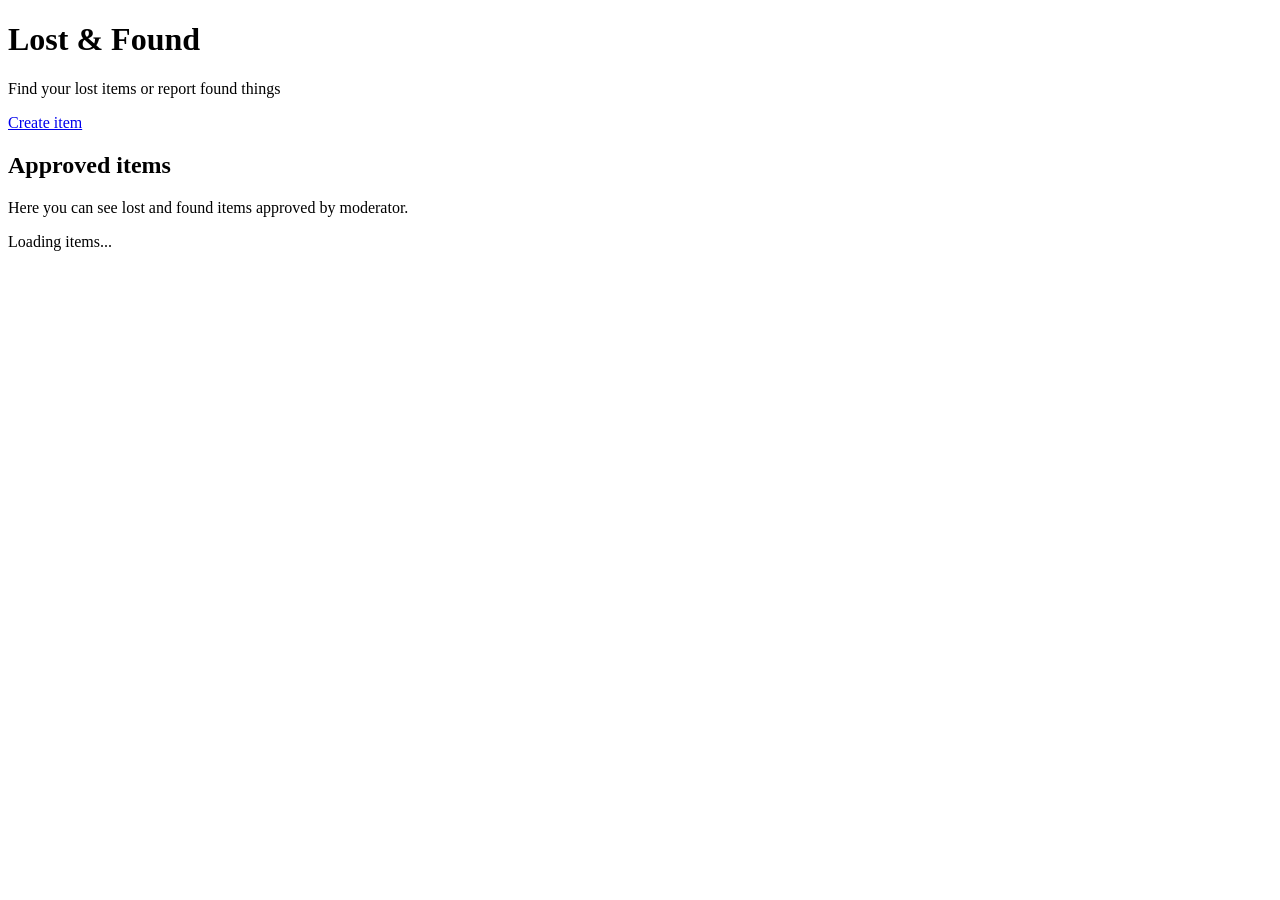
==== frontend/index.html @ fd7eb9ce "Create frontend pages and configure API helpers" ====
<!DOCTYPE html>
<html lang="en">
<head>
  <meta charset="UTF-8">
  <meta name="viewport" content="width=device-width, initial-scale=1.0">
  <title>Lost & Found</title>

  <link rel="stylesheet" href="css/style.css">
</head>
<body>

  <header class="header">
    <div>
      <h1>Lost & Found</h1>
      <p>Find your lost items or report found things</p>
    </div>

    <nav>
      <a href="create-item.html" class="nav-link">Create item</a>
    </nav>
  </header>

  <main class="main">
    <section class="hero">
      <h2>Approved items</h2>
      <p>Here you can see lost and found items approved by moderator.</p>
    </section>

    <section id="itemsContainer" class="items-container">
      <p>Loading items...</p>
    </section>
  </main>

  <script src="js/config.js"></script>
  <script src="js/api.js"></script>
  <script src="js/main.js"></script>
</body>
</html>
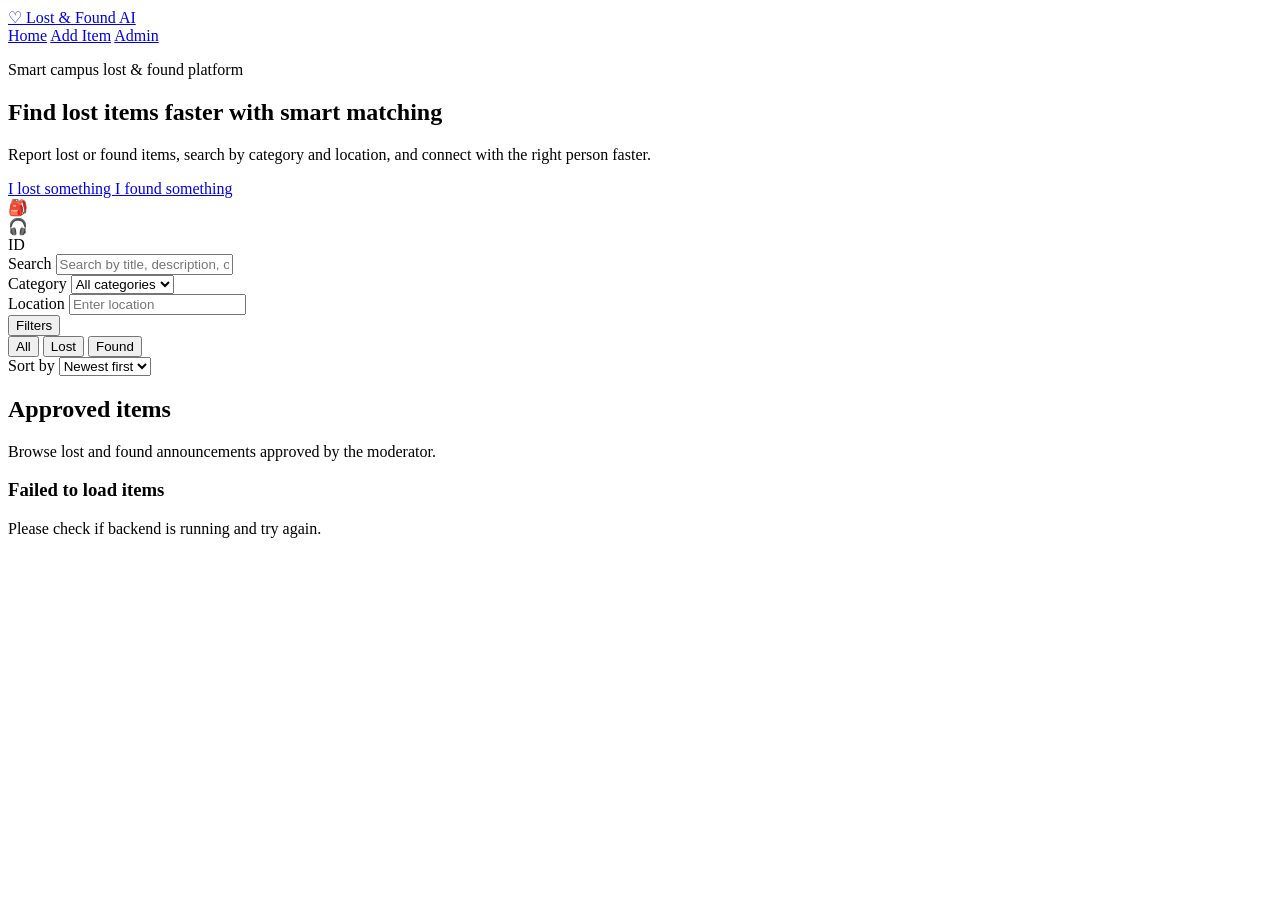
==== commit 02650858: "fix: improve code architecture for better user experience" ====
--- a/frontend/index.html
+++ b/frontend/index.html
@@ -3,36 +3,135 @@
 <head>
   <meta charset="UTF-8">
   <meta name="viewport" content="width=device-width, initial-scale=1.0">
-  <title>Lost & Found</title>
+  <title>Lost & Found AI</title>
 
   <link rel="stylesheet" href="css/style.css">
 </head>
 <body>
 
-  <header class="header">
-    <div>
-      <h1>Lost & Found</h1>
-      <p>Find your lost items or report found things</p>
+<header class="navbar">
+  <a href="index.html" class="logo">
+    <span class="logo-icon">♡</span>
+    <span>Lost & Found AI</span>
+  </a>
+
+  <nav class="nav-menu">
+    <a href="index.html" class="nav-link active">Home</a>
+    <a href="create-item.html" class="nav-link">Add Item</a>
+    <a href="#" class="nav-link">Admin</a>
+  </nav>
+</header>
+
+<main class="page">
+
+  <section class="hero">
+    <div class="hero-content">
+      <p class="eyebrow">Smart campus lost & found platform</p>
+
+      <h1>
+        Find lost items faster
+        <span>with smart matching</span>
+      </h1>
+
+      <p class="hero-text">
+        Report lost or found items, search by category and location,
+        and connect with the right person faster.
+      </p>
+
+      <div class="hero-actions">
+        <a href="create-item.html?type=LOST" class="btn btn-primary">
+          I lost something
+        </a>
+
+        <a href="create-item.html?type=FOUND" class="btn btn-success">
+          I found something
+        </a>
+      </div>
     </div>
 
-    <nav>
-      <a href="create-item.html" class="nav-link">Create item</a>
-    </nav>
-  </header>
+    <div class="hero-visual">
+      <div class="hero-illustration">
+        <div class="illustration-bag">🎒</div>
+        <div class="illustration-small">🎧</div>
+        <div class="illustration-card">ID</div>
+      </div>
+    </div>
+  </section>
 
-  <main class="main">
-    <section class="hero">
+  <section class="search-panel">
+    <div class="search-row">
+      <div class="search-field">
+        <label for="searchInput">Search</label>
+        <input
+                type="text"
+                id="searchInput"
+                placeholder="Search by title, description, or keyword..."
+        >
+      </div>
+
+      <div class="filter-field">
+        <label for="categoryFilter">Category</label>
+        <select id="categoryFilter">
+          <option value="">All categories</option>
+        </select>
+      </div>
+
+      <div class="filter-field">
+        <label for="locationFilter">Location</label>
+        <input
+                type="text"
+                id="locationFilter"
+                placeholder="Enter location"
+        >
+      </div>
+
+      <button type="button" class="btn btn-outline" id="filterButton">
+        Filters
+      </button>
+    </div>
+
+    <div class="tabs-row">
+      <div class="filter-tabs">
+        <button type="button" class="filter-chip active" data-type="ALL">
+          All
+        </button>
+
+        <button type="button" class="filter-chip" data-type="LOST">
+          Lost
+        </button>
+
+        <button type="button" class="filter-chip" data-type="FOUND">
+          Found
+        </button>
+      </div>
+
+      <div class="sort-box">
+        <label for="sortSelect">Sort by</label>
+        <select id="sortSelect">
+          <option value="newest">Newest first</option>
+          <option value="oldest">Oldest first</option>
+        </select>
+      </div>
+    </div>
+  </section>
+
+  <section class="section-heading">
+    <div>
       <h2>Approved items</h2>
-      <p>Here you can see lost and found items approved by moderator.</p>
-    </section>
+      <p>Browse lost and found announcements approved by the moderator.</p>
+    </div>
+  </section>
 
-    <section id="itemsContainer" class="items-container">
-      <p>Loading items...</p>
-    </section>
-  </main>
+  <section id="itemsContainer" class="items-grid">
+    <div class="loading-state">
+      Loading items...
+    </div>
+  </section>
 
-  <script src="js/config.js"></script>
-  <script src="js/api.js"></script>
-  <script src="js/main.js"></script>
+</main>
+
+<script src="js/config.js"></script>
+<script src="js/api.js"></script>
+<script src="js/main.js"></script>
 </body>
 </html>
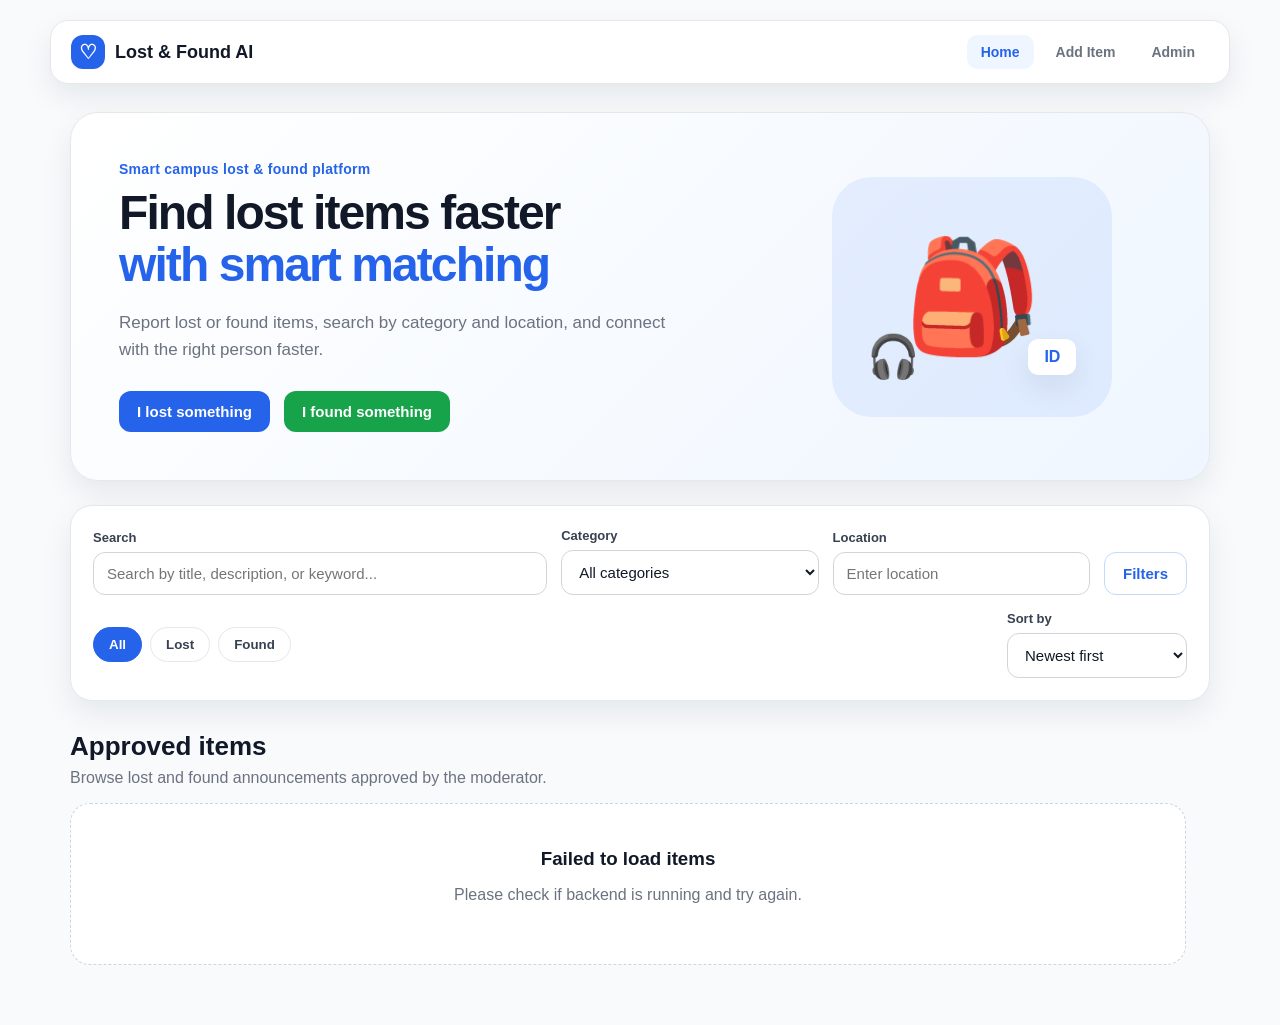
==== commit b25c1031: "fixes: improvement and addition of functions. creation and layout of the future admin page" ====
--- a/frontend/index.html
+++ b/frontend/index.html
@@ -18,7 +18,7 @@
   <nav class="nav-menu">
     <a href="index.html" class="nav-link active">Home</a>
     <a href="create-item.html" class="nav-link">Add Item</a>
-    <a href="#" class="nav-link">Admin</a>
+    <a href="admin.html" class="nav-link">Admin</a>
   </nav>
 </header>
 
--- a/frontend/css/style.css
+++ b/frontend/css/style.css
@@ -0,0 +1,743 @@
+:root {
+    --bg: #f8fafc;
+    --card: #ffffff;
+    --primary: #2563eb;
+    --primary-dark: #1d4ed8;
+    --success: #16a34a;
+    --warning: #f59e0b;
+    --danger: #dc2626;
+    --text: #111827;
+    --muted: #6b7280;
+    --border: #e5e7eb;
+    --soft-blue: #eff6ff;
+    --soft-green: #f0fdf4;
+    --soft-red: #fef2f2;
+    --soft-yellow: #fffbeb;
+    --shadow: 0 12px 30px rgba(15, 23, 42, 0.08);
+}
+
+* {
+    box-sizing: border-box;
+}
+
+body {
+    margin: 0;
+    font-family: Arial, sans-serif;
+    background: var(--bg);
+    color: var(--text);
+}
+
+/* NAVBAR */
+
+.navbar {
+    max-width: 1180px;
+    margin: 20px auto 0;
+    padding: 14px 20px;
+    background: var(--card);
+    border: 1px solid var(--border);
+    border-radius: 18px;
+    box-shadow: var(--shadow);
+    display: flex;
+    align-items: center;
+    justify-content: space-between;
+    gap: 16px;
+}
+
+.logo {
+    display: flex;
+    align-items: center;
+    gap: 10px;
+    color: var(--text);
+    text-decoration: none;
+    font-size: 18px;
+    font-weight: 700;
+}
+
+.logo-icon {
+    width: 34px;
+    height: 34px;
+    border-radius: 12px;
+    background: var(--primary);
+    color: white;
+    display: inline-flex;
+    align-items: center;
+    justify-content: center;
+    font-size: 20px;
+}
+
+.nav-menu {
+    display: flex;
+    align-items: center;
+    gap: 8px;
+}
+
+.nav-link {
+    color: var(--muted);
+    text-decoration: none;
+    padding: 9px 14px;
+    border-radius: 10px;
+    font-size: 14px;
+    font-weight: 600;
+}
+
+.nav-link:hover,
+.nav-link.active {
+    background: var(--soft-blue);
+    color: var(--primary);
+}
+
+/* GENERAL */
+
+.page {
+    max-width: 1180px;
+    margin: 28px auto 60px;
+    padding: 0 20px;
+}
+
+.eyebrow {
+    margin: 0 0 10px;
+    color: var(--primary);
+    font-size: 14px;
+    font-weight: 700;
+    letter-spacing: 0.02em;
+}
+
+.btn {
+    border: none;
+    border-radius: 12px;
+    padding: 12px 18px;
+    font-size: 15px;
+    font-weight: 700;
+    text-decoration: none;
+    cursor: pointer;
+    display: inline-flex;
+    align-items: center;
+    justify-content: center;
+    transition: 0.2s ease;
+}
+
+.btn-primary {
+    background: var(--primary);
+    color: white;
+}
+
+.btn-primary:hover {
+    background: var(--primary-dark);
+}
+
+.btn-success {
+    background: var(--success);
+    color: white;
+}
+
+.btn-success:hover {
+    background: #15803d;
+}
+
+.btn-outline {
+    background: white;
+    color: var(--primary);
+    border: 1px solid #bfdbfe;
+}
+
+.btn-outline:hover {
+    background: var(--soft-blue);
+}
+
+.btn-card {
+    width: 100%;
+    margin-top: 14px;
+    background: white;
+    color: var(--primary);
+    border: 1px solid #bfdbfe;
+}
+
+.btn-card:hover {
+    background: var(--soft-blue);
+}
+
+/* HOME HERO */
+
+.hero {
+    background: linear-gradient(135deg, #ffffff 0%, #eff6ff 100%);
+    border: 1px solid var(--border);
+    border-radius: 28px;
+    padding: 48px;
+    display: grid;
+    grid-template-columns: 1.25fr 0.75fr;
+    gap: 36px;
+    align-items: center;
+    box-shadow: var(--shadow);
+}
+
+.hero h1 {
+    margin: 0;
+    font-size: 48px;
+    line-height: 1.08;
+    letter-spacing: -0.04em;
+}
+
+.hero h1 span {
+    color: var(--primary);
+    display: block;
+}
+
+.hero-text {
+    max-width: 580px;
+    margin: 18px 0 0;
+    color: var(--muted);
+    font-size: 17px;
+    line-height: 1.6;
+}
+
+.hero-actions {
+    margin-top: 28px;
+    display: flex;
+    flex-wrap: wrap;
+    gap: 14px;
+}
+
+.hero-visual {
+    display: flex;
+    justify-content: center;
+}
+
+.hero-illustration {
+    width: 280px;
+    height: 240px;
+    border-radius: 40px;
+    background: rgba(37, 99, 235, 0.09);
+    display: flex;
+    align-items: center;
+    justify-content: center;
+    position: relative;
+}
+
+.illustration-bag {
+    font-size: 110px;
+}
+
+.illustration-small {
+    position: absolute;
+    left: 35px;
+    bottom: 36px;
+    font-size: 42px;
+}
+
+.illustration-card {
+    position: absolute;
+    right: 36px;
+    bottom: 42px;
+    width: 48px;
+    height: 36px;
+    border-radius: 10px;
+    background: white;
+    color: var(--primary);
+    font-weight: 800;
+    display: flex;
+    align-items: center;
+    justify-content: center;
+    box-shadow: var(--shadow);
+}
+
+/* SEARCH PANEL */
+
+.search-panel {
+    margin-top: 24px;
+    padding: 22px;
+    background: var(--card);
+    border: 1px solid var(--border);
+    border-radius: 22px;
+    box-shadow: var(--shadow);
+}
+
+.search-row {
+    display: grid;
+    grid-template-columns: 1.5fr 0.85fr 0.85fr auto;
+    gap: 14px;
+    align-items: end;
+}
+
+.search-field,
+.filter-field,
+.sort-box,
+.form-group {
+    display: flex;
+    flex-direction: column;
+    gap: 7px;
+}
+
+.search-panel label,
+.form-group label,
+.sort-box label {
+    font-size: 13px;
+    font-weight: 700;
+    color: #374151;
+}
+
+input,
+select,
+textarea {
+    width: 100%;
+    border: 1px solid #d1d5db;
+    border-radius: 12px;
+    padding: 12px 13px;
+    font-size: 15px;
+    font-family: inherit;
+    color: var(--text);
+    background: white;
+    outline: none;
+}
+
+input:focus,
+select:focus,
+textarea:focus {
+    border-color: var(--primary);
+    box-shadow: 0 0 0 4px rgba(37, 99, 235, 0.12);
+}
+
+.tabs-row {
+    margin-top: 16px;
+    display: flex;
+    justify-content: space-between;
+    gap: 14px;
+    align-items: center;
+}
+
+.filter-tabs {
+    display: flex;
+    gap: 8px;
+}
+
+.filter-chip {
+    border: 1px solid var(--border);
+    background: white;
+    color: #374151;
+    border-radius: 999px;
+    padding: 9px 15px;
+    font-weight: 700;
+    cursor: pointer;
+}
+
+.filter-chip:hover,
+.filter-chip.active {
+    background: var(--primary);
+    color: white;
+    border-color: var(--primary);
+}
+
+.sort-box {
+    min-width: 180px;
+}
+
+/* ITEMS GRID */
+
+.section-heading {
+    margin: 30px 0 16px;
+    display: flex;
+    justify-content: space-between;
+    align-items: end;
+}
+
+.section-heading h2 {
+    margin: 0;
+    font-size: 26px;
+}
+
+.section-heading p {
+    margin: 7px 0 0;
+    color: var(--muted);
+}
+
+.items-grid {
+    display: grid;
+    grid-template-columns: repeat(auto-fill, minmax(280px, 360px));
+    gap: 18px;
+}
+
+.item-card {
+    background: var(--card);
+    border: 1px solid var(--border);
+    border-radius: 20px;
+    overflow: hidden;
+    box-shadow: var(--shadow);
+    display: flex;
+    flex-direction: column;
+}
+
+.item-image-wrapper {
+    height: 190px;
+    background: #e5e7eb;
+    overflow: hidden;
+}
+
+.item-image {
+    width: 100%;
+    height: 100%;
+    object-fit: cover;
+    display: block;
+}
+
+.item-card-body {
+    padding: 16px;
+    display: flex;
+    flex-direction: column;
+    flex: 1;
+}
+
+.badges-row {
+    display: flex;
+    justify-content: space-between;
+    gap: 8px;
+    margin-bottom: 12px;
+}
+
+.type-badge,
+.status-badge {
+    padding: 5px 9px;
+    border-radius: 999px;
+    font-size: 12px;
+    font-weight: 800;
+}
+
+.type-lost {
+    color: var(--danger);
+    background: var(--soft-red);
+}
+
+.type-found {
+    color: var(--success);
+    background: var(--soft-green);
+}
+
+.status-approved {
+    color: var(--success);
+    background: var(--soft-green);
+}
+
+.status-pending {
+    color: #b45309;
+    background: var(--soft-yellow);
+}
+
+.status-returned {
+    color: var(--primary);
+    background: var(--soft-blue);
+}
+
+.status-rejected {
+    color: var(--danger);
+    background: var(--soft-red);
+}
+
+.status-closed {
+    color: #4b5563;
+    background: #f3f4f6;
+}
+
+.item-title {
+    margin: 0 0 10px;
+    font-size: 19px;
+}
+
+.item-meta p {
+    margin: 5px 0;
+    color: var(--muted);
+    font-size: 14px;
+}
+
+.item-meta span {
+    color: #374151;
+    font-weight: 700;
+}
+
+.item-description {
+    margin: 12px 0 0;
+    color: #374151;
+    line-height: 1.5;
+    font-size: 14px;
+    flex: 1;
+}
+
+.loading-state,
+.empty-state,
+.error-state {
+    grid-column: 1 / -1;
+    background: var(--card);
+    border: 1px dashed #cbd5e1;
+    border-radius: 20px;
+    padding: 44px 24px;
+    text-align: center;
+    color: var(--muted);
+}
+
+.empty-state h3,
+.error-state h3 {
+    margin: 0 0 8px;
+    color: var(--text);
+}
+
+/* CREATE ITEM PAGE */
+
+.form-hero {
+    background: linear-gradient(135deg, #ffffff 0%, #eff6ff 100%);
+    border: 1px solid var(--border);
+    border-radius: 26px;
+    padding: 34px;
+    box-shadow: var(--shadow);
+    margin-bottom: 24px;
+}
+
+.form-hero h1 {
+    margin: 0;
+    font-size: 36px;
+    letter-spacing: -0.03em;
+}
+
+.form-hero p:last-child {
+    max-width: 720px;
+    color: var(--muted);
+    line-height: 1.6;
+    margin-bottom: 0;
+}
+
+.create-layout {
+    display: grid;
+    grid-template-columns: minmax(0, 1fr) 330px;
+    gap: 24px;
+    align-items: start;
+}
+
+.form-card,
+.tips-card {
+    background: var(--card);
+    border: 1px solid var(--border);
+    border-radius: 22px;
+    box-shadow: var(--shadow);
+}
+
+.form-card {
+    padding: 26px;
+}
+
+.form-card-header h2 {
+    margin: 0;
+    font-size: 25px;
+}
+
+.form-card-header p {
+    margin: 8px 0 22px;
+    color: var(--muted);
+}
+
+.item-form {
+    display: flex;
+    flex-direction: column;
+    gap: 16px;
+}
+
+.form-row {
+    display: grid;
+    grid-template-columns: 1fr 1fr;
+    gap: 14px;
+}
+
+.form-group small {
+    color: var(--muted);
+    line-height: 1.4;
+}
+
+textarea {
+    min-height: 130px;
+    resize: vertical;
+}
+
+.submit-btn {
+    margin-top: 8px;
+    width: 100%;
+}
+
+#formMessage {
+    margin: 18px 0 0;
+    font-weight: 700;
+}
+
+.success-message,
+.error-message {
+    padding: 14px 16px;
+    border-radius: 14px;
+}
+
+.success-message {
+    color: var(--success);
+    background: var(--soft-green);
+    border: 1px solid #bbf7d0;
+}
+
+.error-message {
+    color: var(--danger);
+    background: var(--soft-red);
+    border: 1px solid #fecaca;
+}
+
+.tips-column {
+    display: flex;
+    flex-direction: column;
+    gap: 16px;
+}
+
+.tips-card {
+    padding: 22px;
+}
+
+.tips-card h3 {
+    margin: 0 0 10px;
+}
+
+.tips-card p {
+    margin: 0;
+    color: var(--muted);
+    line-height: 1.6;
+}
+
+.tips-card ul {
+    margin: 0;
+    padding-left: 20px;
+    color: var(--muted);
+    line-height: 1.8;
+}
+
+.soft-card {
+    background: var(--soft-blue);
+    border-color: #bfdbfe;
+}
+
+/* RESPONSIVE */
+
+@media (max-width: 1000px) {
+    .hero,
+    .create-layout {
+        grid-template-columns: 1fr;
+    }
+
+    .hero {
+        padding: 36px;
+    }
+
+    .hero-visual {
+        display: none;
+    }
+
+    .search-row {
+        grid-template-columns: 1fr 1fr;
+    }
+
+    .items-grid {
+        grid-template-columns: repeat(2, 1fr);
+    }
+
+    .tips-column {
+        grid-row: auto;
+    }
+}
+
+@media (max-width: 700px) {
+    .navbar {
+        margin: 12px 12px 0;
+        flex-direction: column;
+        align-items: flex-start;
+    }
+
+    .nav-menu {
+        width: 100%;
+        flex-wrap: wrap;
+    }
+
+    .page {
+        padding: 0 12px;
+        margin-top: 18px;
+    }
+
+    .hero,
+    .form-hero,
+    .form-card {
+        padding: 22px;
+        border-radius: 20px;
+    }
+
+    .hero h1 {
+        font-size: 34px;
+    }
+
+    .form-hero h1 {
+        font-size: 28px;
+    }
+
+    .hero-actions {
+        flex-direction: column;
+    }
+
+    .btn {
+        width: 100%;
+    }
+
+    .search-row,
+    .form-row {
+        grid-template-columns: 1fr;
+    }
+
+    .tabs-row {
+        flex-direction: column;
+        align-items: stretch;
+    }
+
+    .filter-tabs {
+        width: 100%;
+    }
+
+    .filter-chip {
+        flex: 1;
+    }
+
+    .sort-box {
+        min-width: 0;
+    }
+
+    .items-grid {
+        grid-template-columns: 1fr;
+    }
+
+    .item-image-wrapper {
+        height: 220px;
+    }
+}
+
+.item-contact {
+    margin-top: 10px;
+    padding: 10px 12px;
+    background: #f8fafc;
+    border: 1px solid #e5e7eb;
+    border-radius: 12px;
+    color: #374151;
+    font-size: 14px;
+    line-height: 1.4;
+}
+
+.item-contact span {
+    font-weight: 700;
+    color: #111827;
+}
+
+.items-grid {
+    display: grid;
+    grid-template-columns: repeat(auto-fill, minmax(280px, 360px));
+    gap: 18px;
+}
+
+.item-card {
+    max-width: 360px;
+}
+
+.item-description {
+    min-height: 42px;
+}
